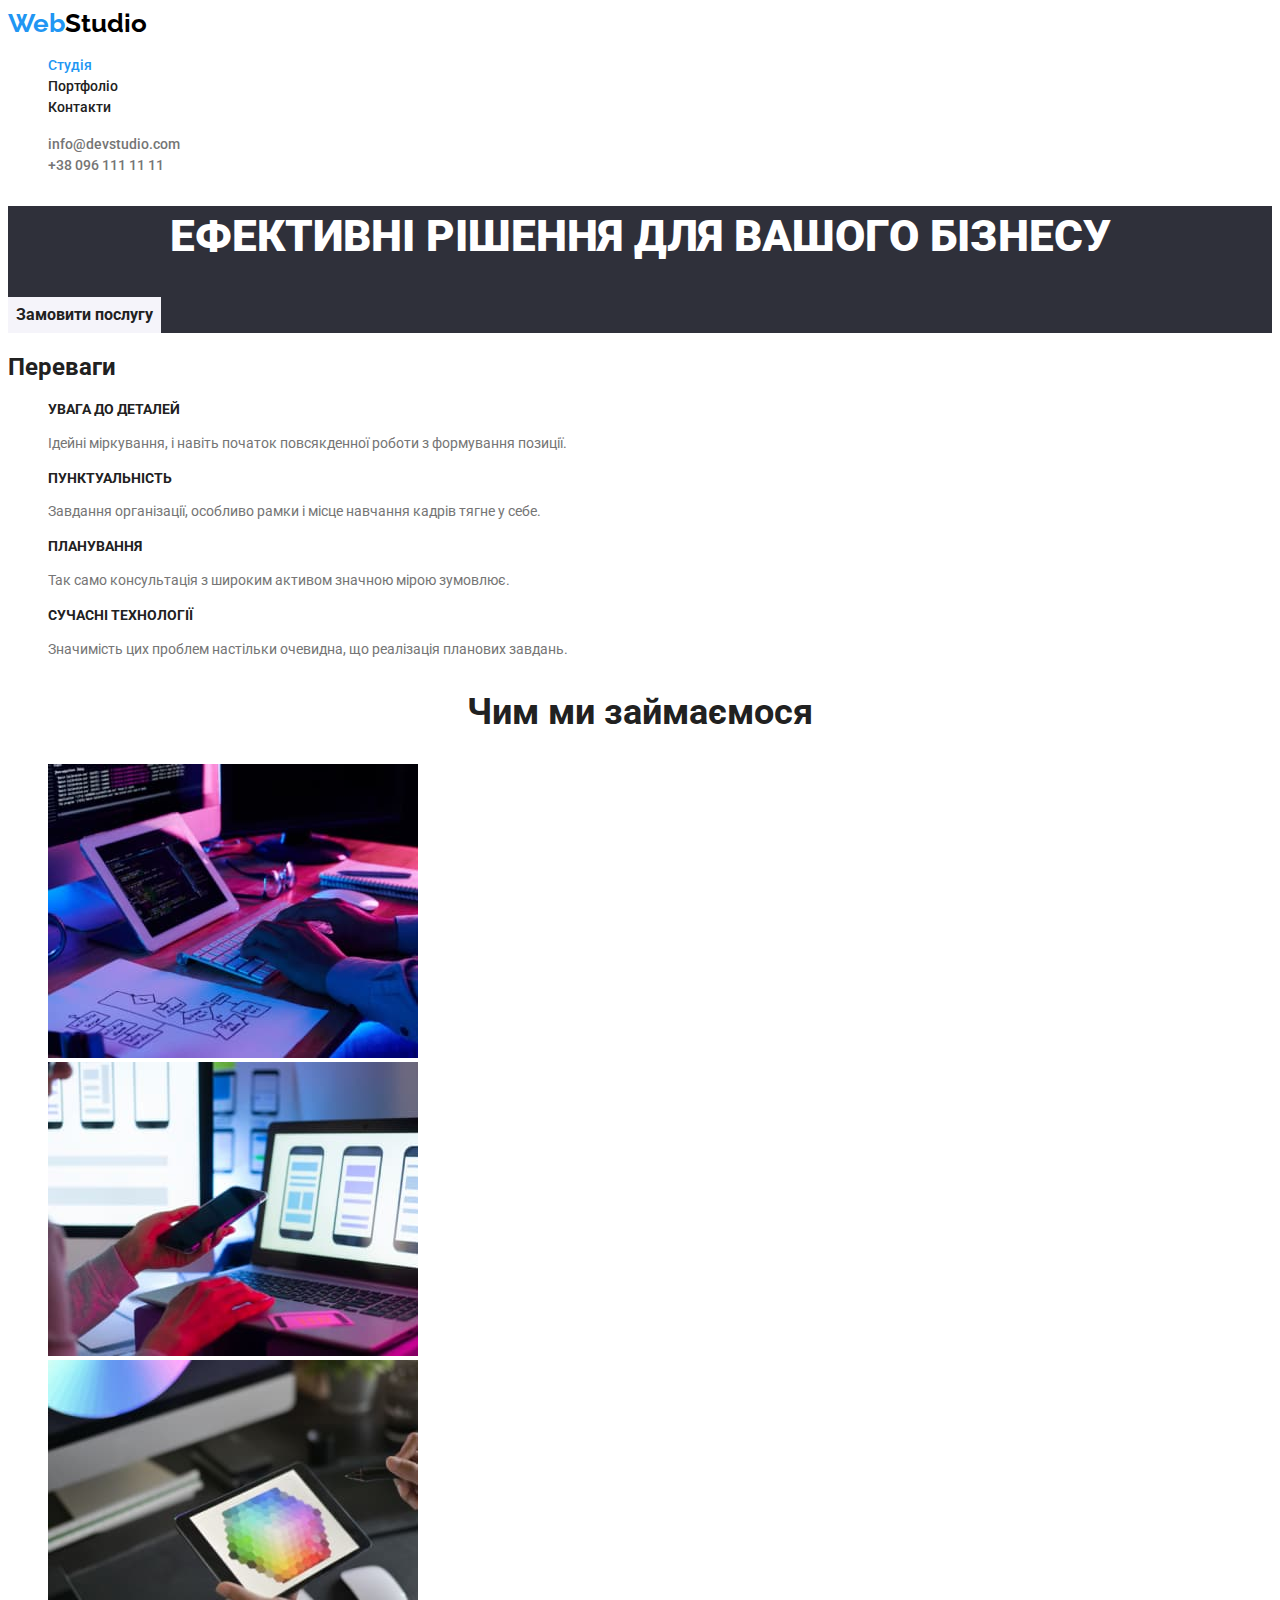
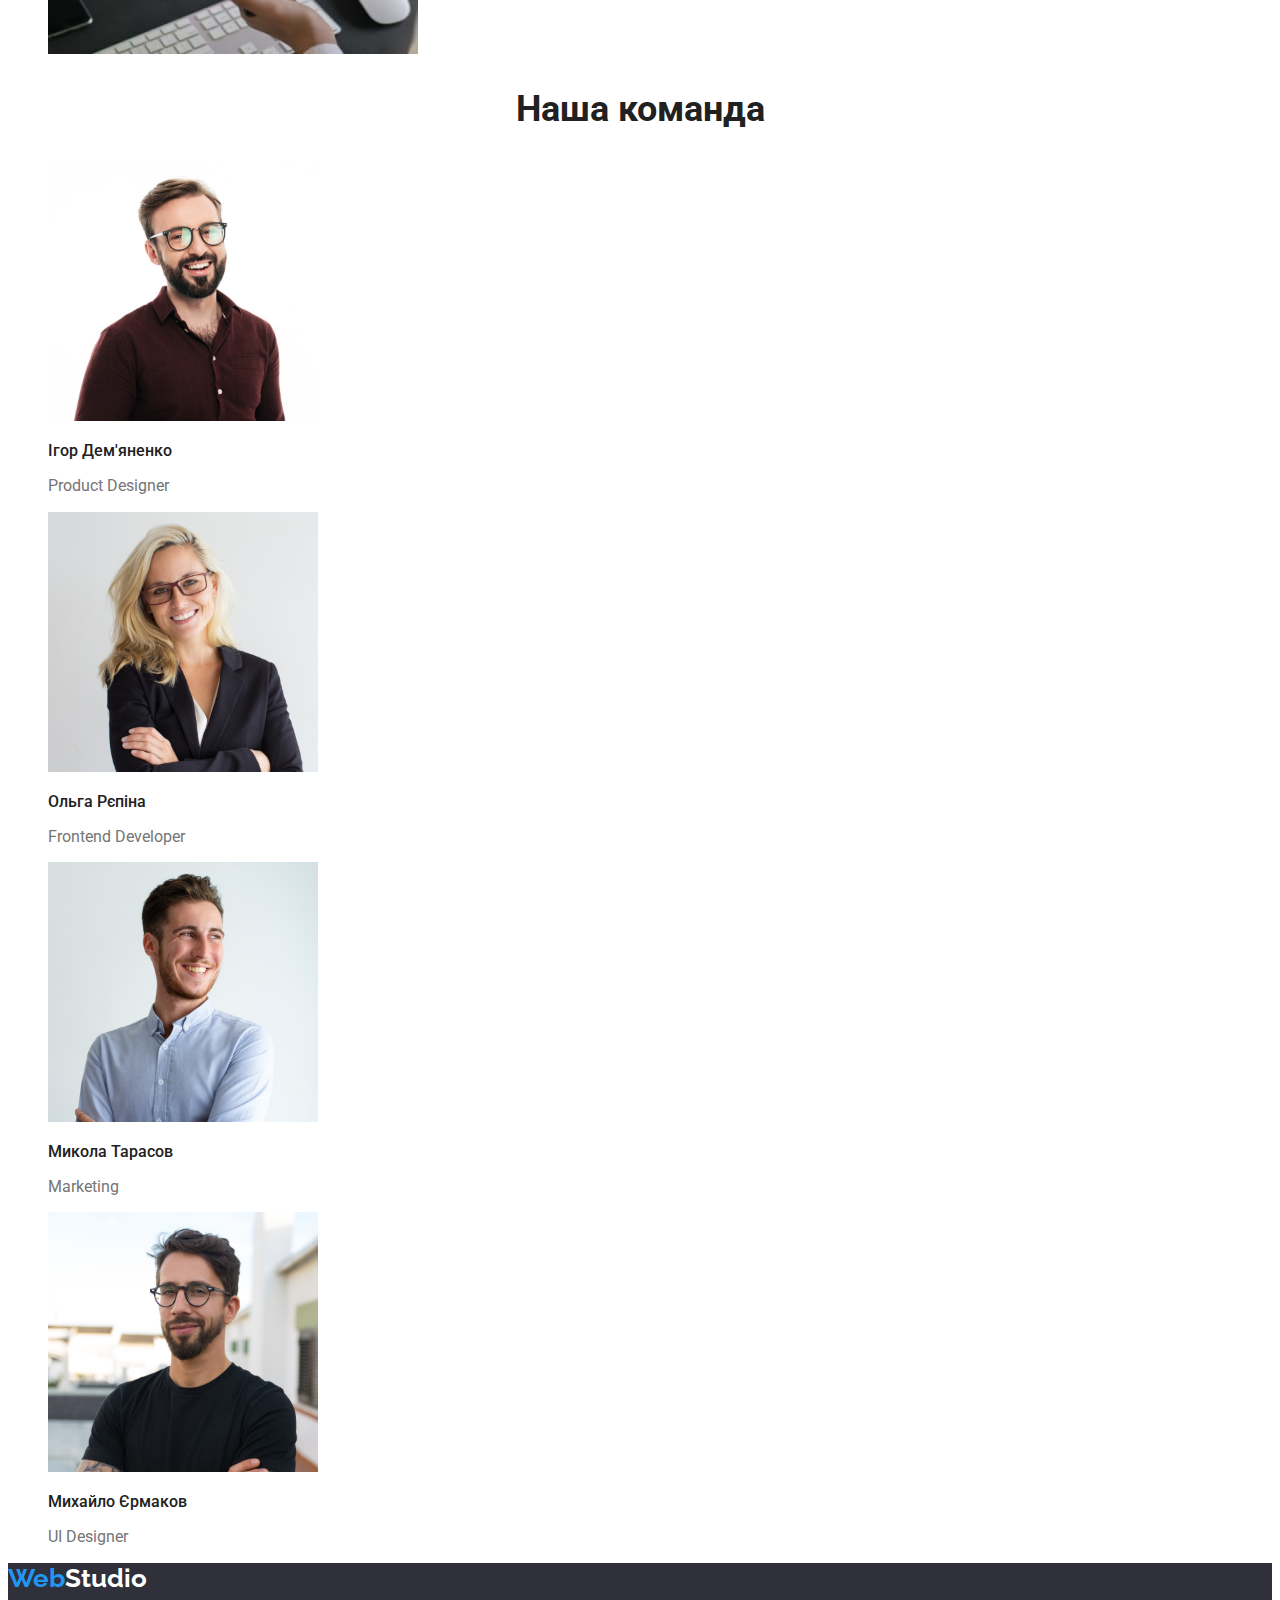
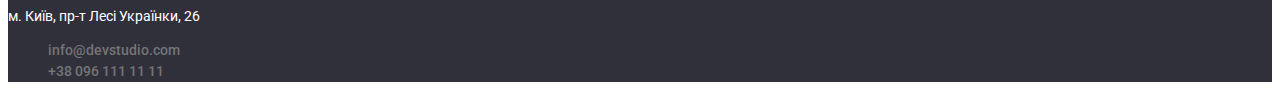
==== index.html @ 23695742 "Adds files" ====
<!DOCTYPE html>
<html lang="uk">
<head>
    <meta charset="UTF-8">
    <meta http-equiv="X-UA-Compatible" content="IE=edge">
    <meta name="viewport" content="width=device-width, initial-scale=1.0">
    <title>Document</title>
    <link rel="stylesheet" href="./css/styles.css">
    <link rel="preconnect" href="https://fonts.googleapis.com">
    <link rel="preconnect" href="https://fonts.gstatic.com" crossorigin>
    <link href="https://fonts.googleapis.com/css2?family=Raleway:wght@700&family=Roboto:wght@400;500;700;900&display=swap"
        rel="stylesheet">
</head>
<body>
    <header>
        <a href="/" class="logo-fisrt">Web<span class="logo-second">Studio<span></a>
        <nav>        
            <ul class="site-nav">
                <li><a href="./index.html" class="link current">Студія</a></li>
                <li><a href="./portfolio.html" class="link">Портфоліо</a></li>
                <li><a href="" class="link">Контакти</a></li>
            </ul>
        </nav>
        <ul class="contacts">
            <li><a href="mailto:info@devstudio.com" class="link">info@devstudio.com</a></li>
            <li><a href="telto:+380961111111" class="link">+38 096 111 11 11</a></li>
        </ul>
    </header>
    <main>
        <!--Герой-->
        <section class="hero">
            <h1 class="hero-title">Ефективні рішення для вашого бізнесу</h1>
            <button type="button" class="hero-button">Замовити послугу</button>
        </section>
        <!---Переваги-->
        <section class="advantages">
            <h2>Переваги</h2>
            <ul>
                <li>
                    <h3 class="advantages-title">УВАГА ДО ДЕТАЛЕЙ</h3>
                    <p class="advantages-text">Ідейні міркування, і навіть початок повсякденної роботи з формування позиції.</p>
                </li>
                <li>
                    <h3 class="advantages-title">ПУНКТУАЛЬНІСТЬ</h3>
                    <p class="advantages-text">Завдання організації, особливо рамки і місце навчання кадрів тягне у себе.</p>
                </li>
                <li>
                    <h3 class="advantages-title">ПЛАНУВАННЯ</h3>
                    <p class="advantages-text">Так само консультація з широким активом значною мірою зумовлює.</p>
                </li>
                <li>
                    <h3 class="advantages-title">СУЧАСНІ ТЕХНОЛОГІЇ</h3>
                    <p class="advantages-text">Значимість цих проблем настільки очевидна, що реалізація планових завдань.</p>
                </li>
            </ul>
        </section>
        <!--Чим займаємося-->
        <section>
            <h2 class="title">Чим ми займаємося</h2>
            <ul>
                <li><img src="./images/box1.jpg" alt="Створення сайту" width="370"></li>
                <li><img src="./images/box2.jpg" alt="Оптимізація" width="370"></li>
                <li><img src="./images/box3.jpg" alt="Стилізація" width="370"></li>
            </ul>
        </section>
        <!--Наша команда-->
        <section class="team">
            <h2 class="title">Наша команда</h2>
            <ul>
                <li>
                    <img src="./images/img.jpg" alt="Ігор" width="270">
                    <h3 class="team-name">Ігор Дем'яненко</h3>
                    <p lang="en" class="team-position">Product Designer</p>
                </li>
                <li>
                    <img src="./images/img1.jpg" alt="Ольга" width="270">
                    <h3 class="team-name">Ольга Рєпіна</h3>
                    <p lang="en" class="team-position">Frontend Developer</p>
                </li>
                <li>
                    <img src="./images/img2.jpg" alt="Микола" width="270">
                    <h3 class="team-name">Микола Тарасов</h3>
                    <p lang="en" class="team-position">Marketing</p>
                </li>
                <li>
                    <img src="./images/img3.jpg" alt="Михайло" width="270">
                    <h3 class="team-name">Михайло Єрмаков</h3>
                    <p lang="en" class="team-position">UI Designer</p>
                </li>
            </ul>
        </section>
    </main>
    <footer class="footer">
        <a href="/" class="logo-fisrt">Web<span class="logo-footer">Studio<span></a>
        <address>
            <p class="address">м. Київ, пр-т Лесі Українки, 26</p>
            <ul class="contacts">
                <li><a href="mailto:info@devstudio.com" class="link">info@devstudio.com</a></li>
                <li><a href="telto:+380961111111" class="link">+38 096 111 11 11</a></li>
            </ul>
        </address>
    </footer>

</body>
</html>
---- css/styles.css ----
:root {
    --primary-text-color: #212121;
    --secondary-text-color: #757575;
    --accent-color: #2196F3;
    --button-text: #fff;
    --background: #2F303A;
    --button-background: #F5F4FA;
}

body {
    background-color: var(--button-text);
    color: var(--primary-text-color);
    font-family: Roboto, sans-serif;
}
ul {
    list-style: none;
}
a {
    text-decoration: none;
}
/*logo*/
.logo-fisrt,
.logo-footer {
    color: var(--accent-color);
    font-family: Raleway, serif;
    font-weight: 700;
    font-size: 26px;
    line-height: 1.2;
}

.logo-second {
    color: #000;
}

/*site-nav*/

.site-nav .link{
    color: var(--primary-text-color);
    font-weight: 500;
    font-size: 14px;
    line-height: 1.5;
}

.site-nav .link:hover,
.site-nav .link:focus {
    color: var(--accent-color);  
}

.site-nav .link.current {
    color: var(--accent-color);    
}

/*contacts*/

.contacts .link {
    color: var(--secondary-text-color);
    font-weight: 500;
    font-size: 14px;
    line-height: 1.5;
}

.contacts .link:hover,
.contacts .link:focus {
    color: var(--accent-color);
}

/*герой*/

.hero {
    background-color: var(--background);
}

.hero-title {
    color: var(--button-text);
    font-weight: 900;
    font-size: 44px;
    line-height: 1.4;
    text-align: center;
    text-transform: uppercase;
}

.hero-button {
    background-color: var(--button-background);
    color: var(--primary-text-color);
    border-color: transparent;
    cursor: pointer;
    font-family: inherit;
    font-weight: 700;
    font-size: 16px;
    line-height: 1.9;
}

.hero-button:hover,
.hero-button:focus {
    background-color: var(--accent-color);
    color: var(--button-text)
}


/*section переваги*/

.advantages-title {
    font-weight: 700;
    font-size: 14px;
    line-height: 1.2;
}

.advantages-text {
    color: var(--secondary-text-color);
    font-size: 14px;
    line-height: 1.7;
}

/*sections Чим ми займаємося + Наша команда*/

.title {
    font-weight: 700;
    font-size: 36px;
    line-height: 1.2;
    text-align: center;
}

.team-name {
    font-weight: 500;
    font-size: 16px;
    line-height: 1.2;
}

.team-position {
    color: var(--secondary-text-color);
    line-height: 1.2;
}

/*footer*/

.footer {
    background-color: var(--background);
}

.logo-footer {
    color: var(--button-text);
}

.address {
    color: var(--button-text);
    font-style: normal;
    font-size: 14px;
}

footer .contacts {
    font-style: normal;
    color: rgba(255, 255, 255, 0.6);
}

/*PORTFOLIO PAGE*/

.filter-button {
    background-color: var(--button-background);
    color: var(--primary-text-color);
    border-color: transparent;
    cursor: pointer;
    font-family: inherit;
    font-weight: 500;
    font-size: 16px;
    line-height: 1.6;
}

.filter-button:hover,
.filter-button:focus {
    background-color: var(--accent-color);
    color: var(--button-text)
}

.work-title {
    font-weight: 700;
    font-size: 18px;
    line-height: 2;
}

.work-description {
    color: var(--secondary-text-color);
    line-height: 1.9;
}
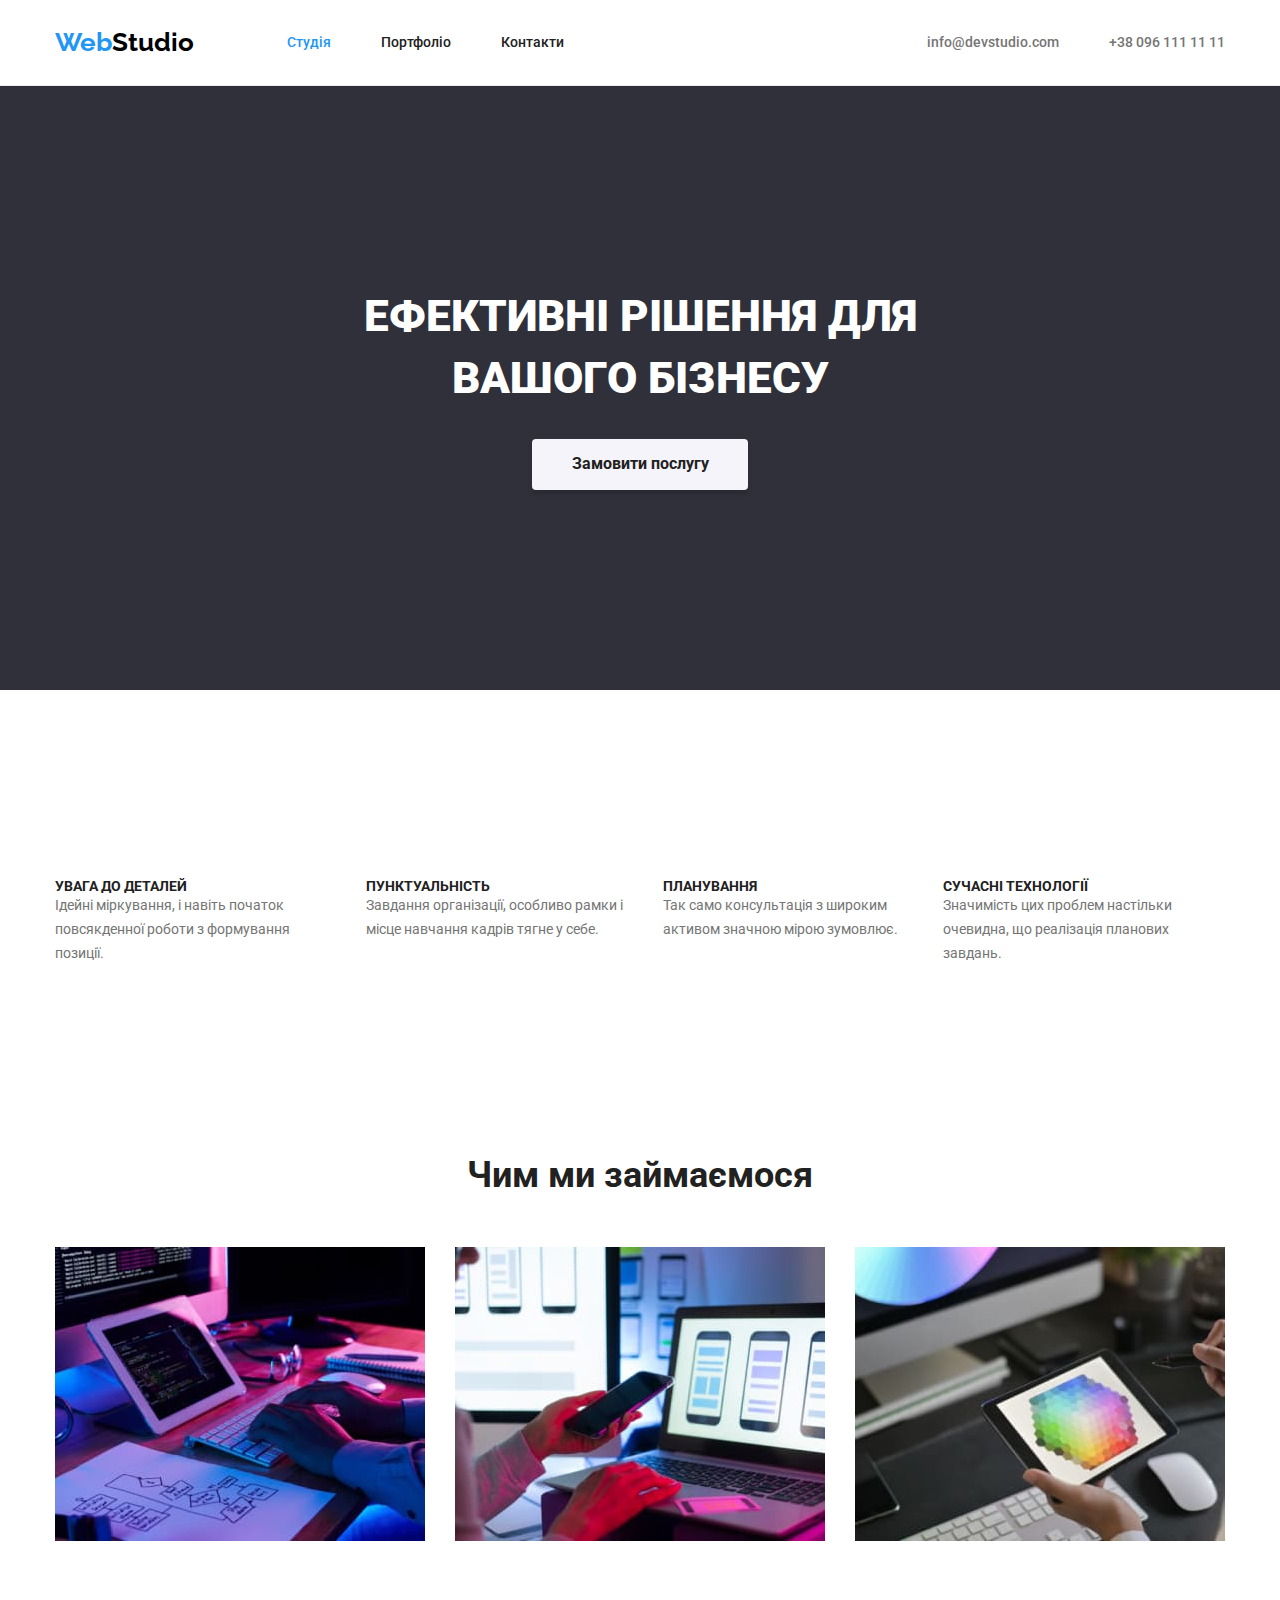
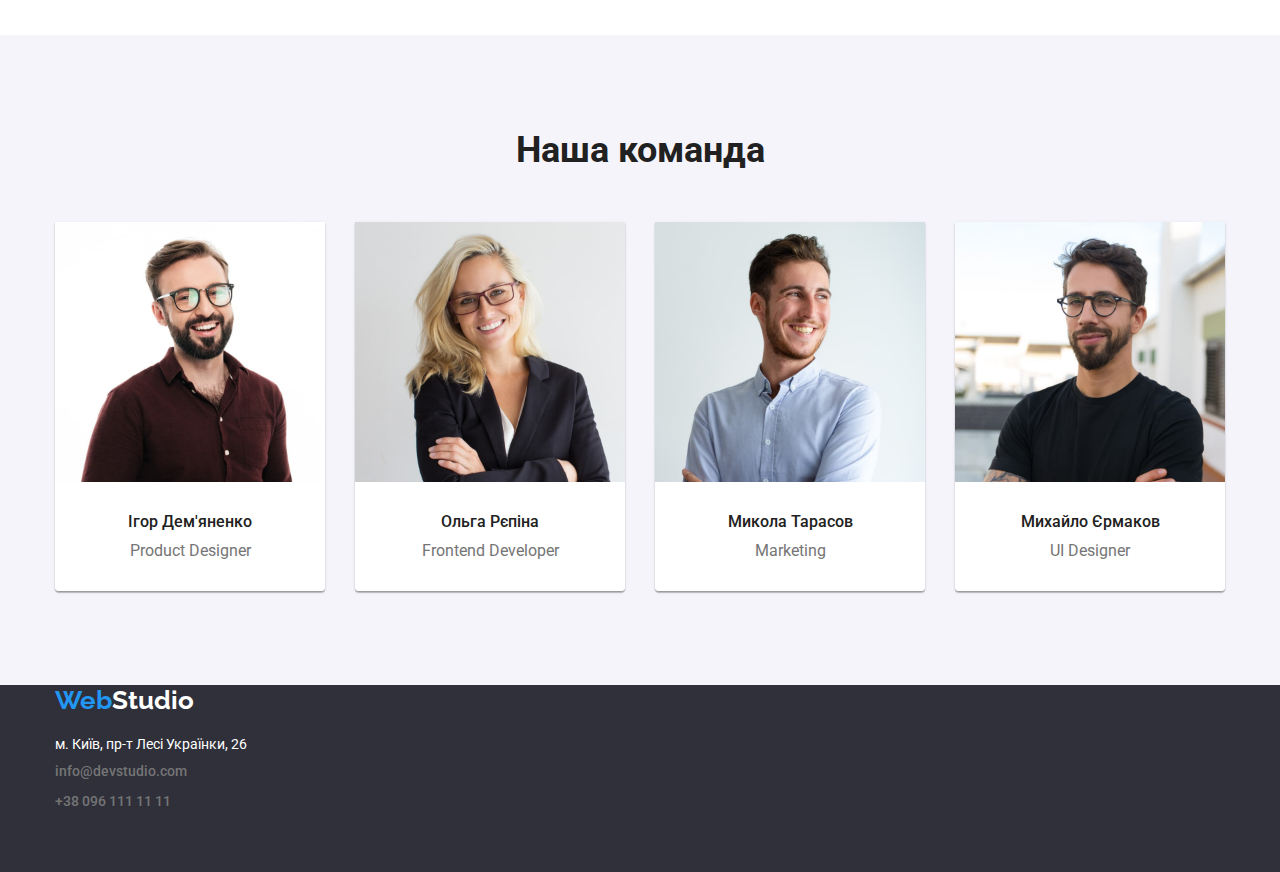
==== commit 69c395ad: "Adds element's positions" ====
--- a/index.html
+++ b/index.html
@@ -5,37 +5,43 @@
     <meta http-equiv="X-UA-Compatible" content="IE=edge">
     <meta name="viewport" content="width=device-width, initial-scale=1.0">
     <title>Document</title>
-    <link rel="stylesheet" href="./css/styles.css">
     <link rel="preconnect" href="https://fonts.googleapis.com">
     <link rel="preconnect" href="https://fonts.gstatic.com" crossorigin>
     <link href="https://fonts.googleapis.com/css2?family=Raleway:wght@700&family=Roboto:wght@400;500;700;900&display=swap"
         rel="stylesheet">
+    <link rel="stylesheet" href="https://cdnjs.cloudflare.com/ajax/libs/modern-normalize/1.1.0/modern-normalize.min.css">
+    <link rel="stylesheet" href="./css/styles.css">
 </head>
 <body>
-    <header>
-        <a href="/" class="logo-fisrt">Web<span class="logo-second">Studio<span></a>
-        <nav>        
+    <header class="page-header">
+        <div class="container header-container">
+        <a href="/" class="logo-first-header">Web<span class="logo-second">Studio<span></a>
+        <nav class="navigation">        
             <ul class="site-nav">
                 <li><a href="./index.html" class="link current">Студія</a></li>
                 <li><a href="./portfolio.html" class="link">Портфоліо</a></li>
                 <li><a href="" class="link">Контакти</a></li>
             </ul>
         </nav>
-        <ul class="contacts">
+        <ul class="header-contacts">
             <li><a href="mailto:info@devstudio.com" class="link">info@devstudio.com</a></li>
             <li><a href="telto:+380961111111" class="link">+38 096 111 11 11</a></li>
         </ul>
+        </div>
     </header>
     <main>
         <!--Герой-->
         <section class="hero">
-            <h1 class="hero-title">Ефективні рішення для вашого бізнесу</h1>
+            <div class="container">
+            <h1 class="hero-title">Ефективні рішення для <br> вашого бізнесу</h1>
             <button type="button" class="hero-button">Замовити послугу</button>
+            </div>
         </section>
         <!---Переваги-->
         <section class="advantages">
-            <h2>Переваги</h2>
-            <ul>
+            <div class="container">
+            <h2 class="visually-hidden" hidden>Переваги</h2>
+            <ul class="advantages">
                 <li>
                     <h3 class="advantages-title">УВАГА ДО ДЕТАЛЕЙ</h3>
                     <p class="advantages-text">Ідейні міркування, і навіть початок повсякденної роботи з формування позиції.</p>
@@ -53,52 +59,59 @@
                     <p class="advantages-text">Значимість цих проблем настільки очевидна, що реалізація планових завдань.</p>
                 </li>
             </ul>
+            </div>
         </section>
         <!--Чим займаємося-->
         <section>
-            <h2 class="title">Чим ми займаємося</h2>
-            <ul>
+            <div class="container">
+            <h2 class="title-images">Чим ми займаємося</h2>
+            <ul class="images">
                 <li><img src="./images/box1.jpg" alt="Створення сайту" width="370"></li>
                 <li><img src="./images/box2.jpg" alt="Оптимізація" width="370"></li>
                 <li><img src="./images/box3.jpg" alt="Стилізація" width="370"></li>
             </ul>
+            </div>
         </section>
         <!--Наша команда-->
         <section class="team">
-            <h2 class="title">Наша команда</h2>
-            <ul>
-                <li>
-                    <img src="./images/img.jpg" alt="Ігор" width="270">
+            <div class="container">
+            <h2 class="title-team">Наша команда</h2>
+            <ul class="people">
+                <li class="igor">
+                    <img class="people-photos" src="./images/img.jpg" alt="Ігор" width="270">
                     <h3 class="team-name">Ігор Дем'яненко</h3>
                     <p lang="en" class="team-position">Product Designer</p>
                 </li>
-                <li>
-                    <img src="./images/img1.jpg" alt="Ольга" width="270">
+                <li class="olga">
+                    <img class="people-photos" src="./images/img1.jpg" alt="Ольга" width="270">
                     <h3 class="team-name">Ольга Рєпіна</h3>
                     <p lang="en" class="team-position">Frontend Developer</p>
                 </li>
-                <li>
-                    <img src="./images/img2.jpg" alt="Микола" width="270">
+                <li class="mykola">
+                    <img class="people-photos" src="./images/img2.jpg" alt="Микола" width="270">
                     <h3 class="team-name">Микола Тарасов</h3>
                     <p lang="en" class="team-position">Marketing</p>
                 </li>
-                <li>
-                    <img src="./images/img3.jpg" alt="Михайло" width="270">
+                <li class="myhailo">
+                    <img class="people-photos" src="./images/img3.jpg" alt="Михайло" width="270">
                     <h3 class="team-name">Михайло Єрмаков</h3>
                     <p lang="en" class="team-position">UI Designer</p>
                 </li>
             </ul>
+            </div>
         </section>
     </main>
     <footer class="footer">
-        <a href="/" class="logo-fisrt">Web<span class="logo-footer">Studio<span></a>
+        <div class="container">
+        <a href="/" class="logo-first">Web<span class="logo-footer">Studio<span></a>
         <address>
             <p class="address">м. Київ, пр-т Лесі Українки, 26</p>
-            <ul class="contacts">
-                <li><a href="mailto:info@devstudio.com" class="link">info@devstudio.com</a></li>
-                <li><a href="telto:+380961111111" class="link">+38 096 111 11 11</a></li>
+            <ul class="footer-contacts">
+                <li class="mail"><a href="mailto:info@devstudio.com" class="link">info@devstudio.com</a></li>
+                <li class="tel"><a href="telto:+380961111111" class="link">+38 096 111 11 11</a></li>
             </ul>
         </address>
+        </div>
     </footer>
 
 </body>
--- a/css/styles.css
+++ b/css/styles.css
@@ -12,15 +12,54 @@
     color: var(--primary-text-color);
     font-family: Roboto, sans-serif;
 }
+h1,
+h2,
+h3,
+h4,
+h5,
+h6,
+p {
+    margin-top: 0;
+    margin-bottom: 0;
+}
 ul {
     list-style: none;
+    margin-top: 0;
+    margin-bottom: 0;
+    padding-left: 0;
+}
+img {
+    display: block;
 }
 a {
     text-decoration: none;
 }
+
+.container {
+    width: 1200px;
+    margin-left: auto;
+    margin-right: auto;
+    padding-left: 15px;
+    padding-right: 15px;
+}
+
+/*===================================================HEADER===========================================================*/
+
+.header-container {
+    display: flex;
+    align-items: center;
+}
+
+.page-header {
+    border-bottom-width: 1px;
+    border-bottom-style: solid;
+    border-bottom-color: #ECECEC;
+}
+
 /*logo*/
-.logo-fisrt,
-.logo-footer {
+.logo-first,
+.logo-footer,
+.logo-first-header {
     color: var(--accent-color);
     font-family: Raleway, serif;
     font-weight: 700;
@@ -32,7 +71,24 @@
     color: #000;
 }
 
+.logo-second,
+.logo-first-header {
+    padding-top: 25px;
+    padding-bottom: 25px;
+}
+
 /*site-nav*/
+
+.navigation {
+    margin-left: 93px;
+    padding-top: 32px;
+    padding-bottom: 32px;
+}
+
+.site-nav {
+    display: flex;
+    column-gap: 50px;
+}
 
 .site-nav .link{
     color: var(--primary-text-color);
@@ -52,22 +108,32 @@
 
 /*contacts*/
 
-.contacts .link {
+.header-contacts {
+    display: flex;
+    column-gap: 50px;
+    margin-left: auto;
+}
+
+.header-contacts .link,
+.footer-contacts .link {
     color: var(--secondary-text-color);
     font-weight: 500;
     font-size: 14px;
     line-height: 1.5;
 }
 
-.contacts .link:hover,
-.contacts .link:focus {
+.header-contacts .link:hover,
+.header-contacts .link:focus,
+.footer-contacts .link:hover,
+.footer-contacts .link:focus {
     color: var(--accent-color);
 }
 
-/*герой*/
+/*======================================================герой================================================================*/
 
 .hero {
     background-color: var(--background);
+    text-align: center;
 }
 
 .hero-title {
@@ -77,6 +143,8 @@
     line-height: 1.4;
     text-align: center;
     text-transform: uppercase;
+    padding-top: 200px;
+    margin-bottom: 30px;
 }
 
 .hero-button {
@@ -88,16 +156,37 @@
     font-weight: 700;
     font-size: 16px;
     line-height: 1.9;
+    border-radius: 4px;
+    border: none;
+    padding: 10px 32px;
+    min-width: 216px;
+    margin-bottom: 200px;
+    box-shadow: 0px 4px 4px rgba(0, 0, 0, 0.15);
 }
 
 .hero-button:hover,
 .hero-button:focus {
     background-color: var(--accent-color);
-    color: var(--button-text)
-}
-
-
-/*section переваги*/
+    color: var(--button-text);
+    box-shadow: 0px 4px 4px rgba(0, 0, 0, 0.15);
+}
+
+
+/*==============================================section переваги========================================================*/
+
+.visually-hidden {
+    position: absolute;
+    width: 1px;
+    height: 1px;
+    margin: -1px;
+    border: 0;
+    padding: 0;
+
+    white-space: nowrap;
+    clip-path: inset(100%);
+    clip: rect(0 0 0 0);
+    overflow: hidden;
+}
 
 .advantages-title {
     font-weight: 700;
@@ -111,27 +200,91 @@
     line-height: 1.7;
 }
 
-/*sections Чим ми займаємося + Наша команда*/
-
-.title {
+.advantages {
+    display: flex;
+    column-gap: 30px;
+    padding-top: 94px;
+    padding-bottom: 94px;
+}
+
+/*===============================================sections Чим ми займаємося + Наша команда=================================================*/
+
+.title-images {
     font-weight: 700;
     font-size: 36px;
     line-height: 1.2;
     text-align: center;
+    margin-bottom: 50px;
+}
+
+.images {
+    display: flex;
+    column-gap: 30px;
+    padding-bottom: 94px;
+}
+
+.team {
+    background-color: var(--button-background);
+}
+
+.title-team {
+    font-weight: 700;
+    font-size: 36px;
+    line-height: 1.2;
+    text-align: center;
+    padding-top: 94px;
+    margin-bottom: 50px;
 }
 
 .team-name {
     font-weight: 500;
     font-size: 16px;
     line-height: 1.2;
+    padding-top: 30px;
+    
 }
 
 .team-position {
     color: var(--secondary-text-color);
     line-height: 1.2;
-}
-
-/*footer*/
+    border-radius: 0px 0px 4px 4px;
+    padding-top: 10px;
+    padding-bottom: 30px;
+}
+
+.igor {
+    box-shadow: 0px 1px 3px rgba(0, 0, 0, 0.12), 0px 1px 1px rgba(0, 0, 0, 0.14), 0px 2px 1px rgba(0, 0, 0, 0.2);
+    border-radius: 0px 0px 4px 4px;
+}
+
+.olga {
+    box-shadow: 0px 1px 3px rgba(0, 0, 0, 0.12), 0px 1px 1px rgba(0, 0, 0, 0.14), 0px 2px 1px rgba(0, 0, 0, 0.2);
+    border-radius: 0px 0px 4px 4px;
+}
+
+.mykola {
+    box-shadow: 0px 1px 3px rgba(0, 0, 0, 0.12), 0px 1px 1px rgba(0, 0, 0, 0.14), 0px 2px 1px rgba(0, 0, 0, 0.2);
+    border-radius: 0px 0px 4px 4px;
+}
+
+.myhailo {
+    box-shadow: 0px 1px 3px rgba(0, 0, 0, 0.12), 0px 1px 1px rgba(0, 0, 0, 0.14), 0px 2px 1px rgba(0, 0, 0, 0.2);
+    border-radius: 0px 0px 4px 4px;
+}
+
+.team-name,
+.team-position {
+    background-color: #fff;
+}
+
+.people {
+    display: flex;
+    column-gap: 30px;
+    text-align: center;
+    padding-bottom: 94px;
+}
+
+/*================================================================footer====================================================*/
 
 .footer {
     background-color: var(--background);
@@ -139,17 +292,32 @@
 
 .logo-footer {
     color: var(--button-text);
+}
+
+.logo-first,
+.logo-footer {
+    padding-top: 60px;
 }
 
 .address {
     color: var(--button-text);
     font-style: normal;
     font-size: 14px;
-}
-
-footer .contacts {
+    margin-top: 20px;
+    margin-bottom: 9px;
+}
+
+.footer-contacts {
     font-style: normal;
     color: rgba(255, 255, 255, 0.6);
+}
+
+.mail {
+    margin-bottom: 9px;
+}
+
+.tel {
+    padding-bottom: 60px;
 }
 
 /*PORTFOLIO PAGE*/
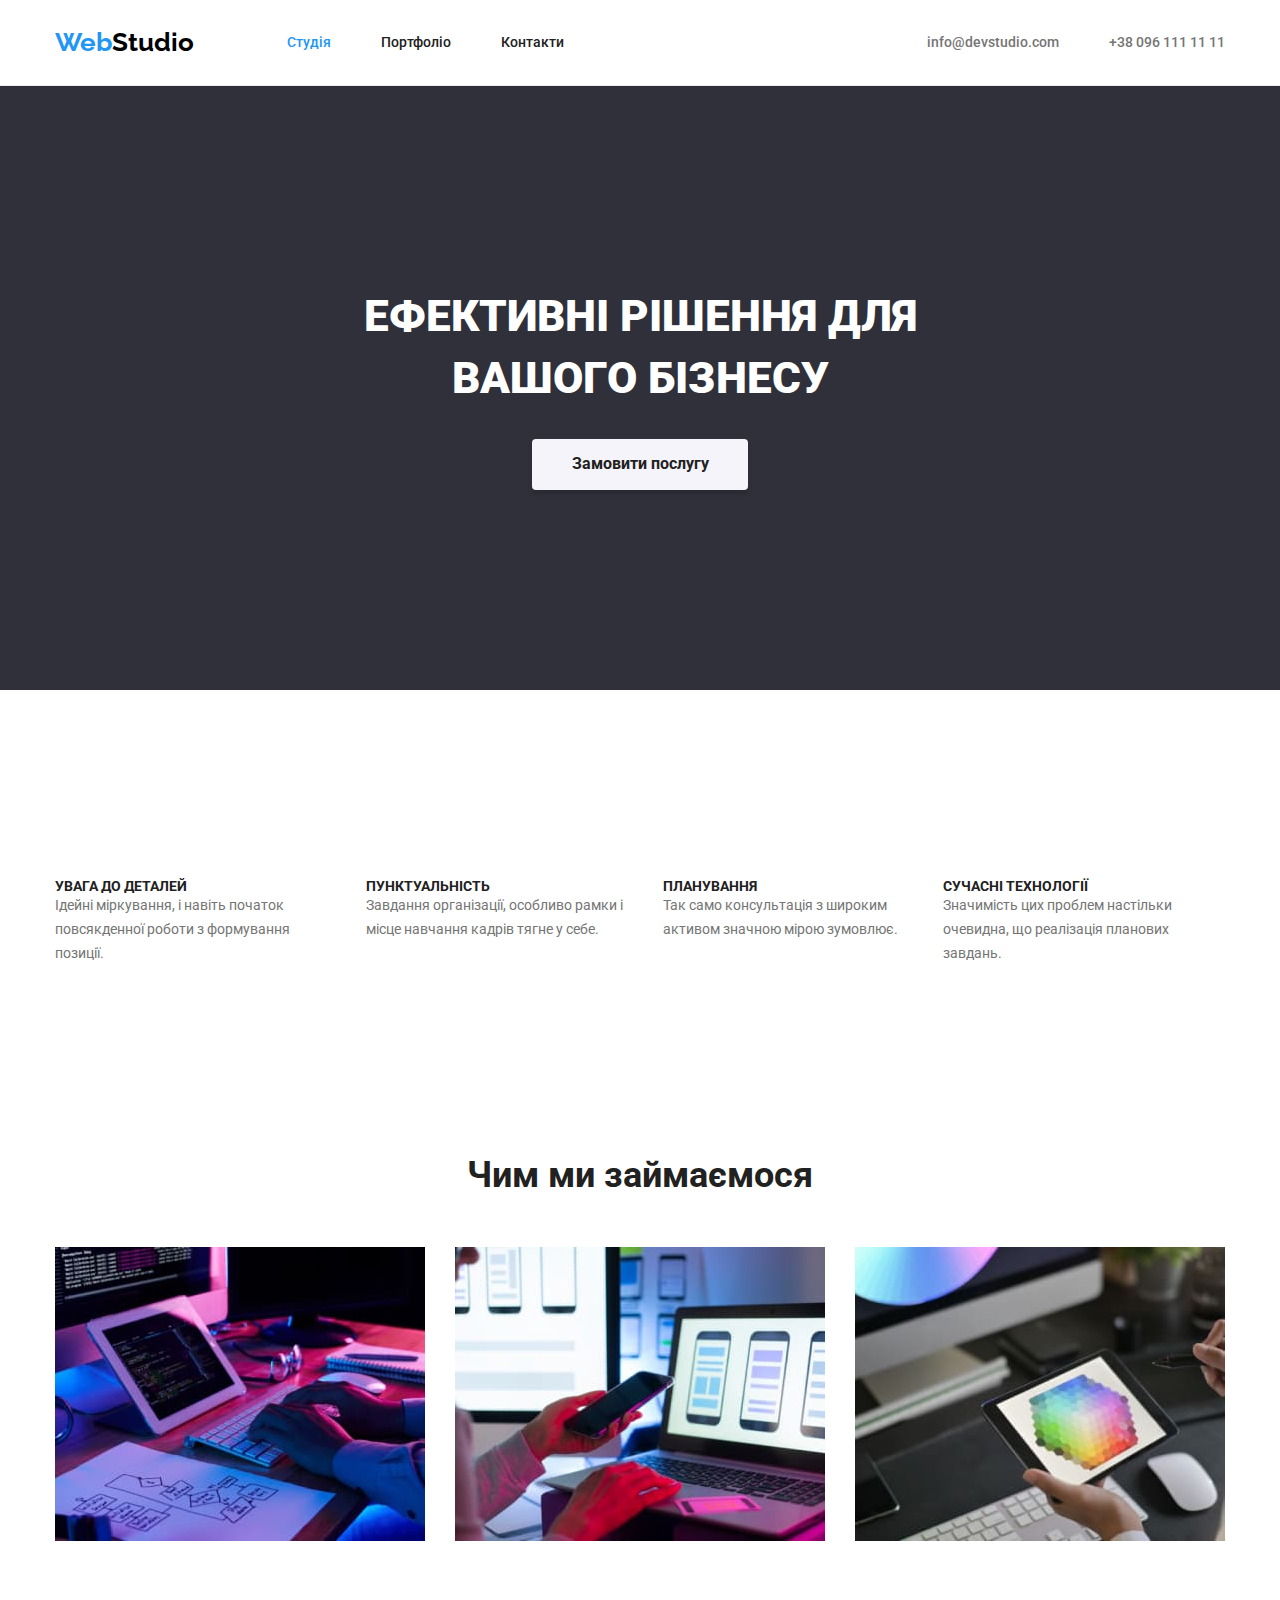
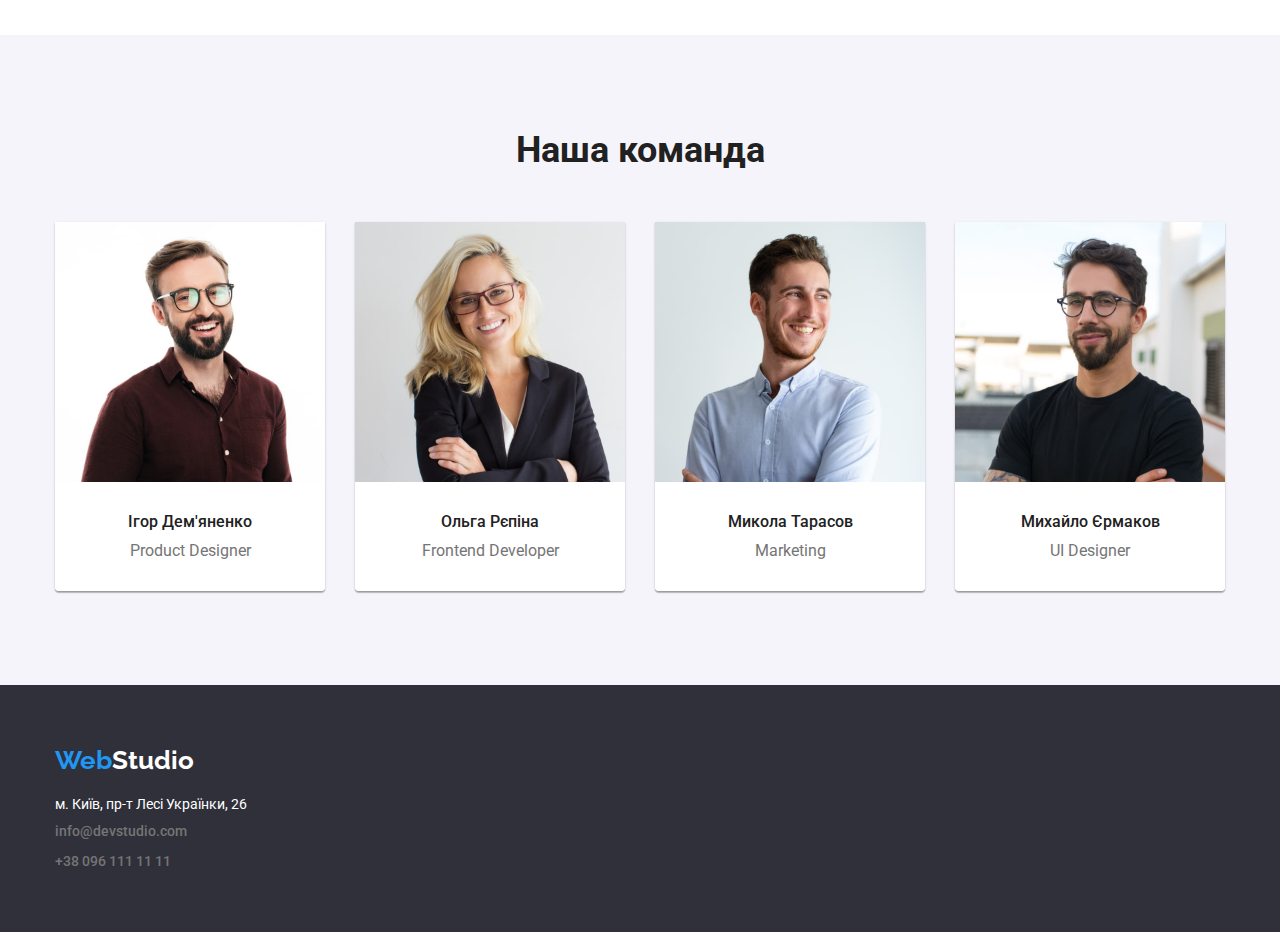
==== commit 674dc89a: "Adds corrections" ====
--- a/index.html
+++ b/index.html
@@ -102,7 +102,7 @@
         </section>
     </main>
     <footer class="footer">
-        <div class="container">
+        <div class="container footer-container">
         <a href="/" class="logo-first">Web<span class="logo-footer">Studio<span></a>
         <address>
             <p class="address">м. Київ, пр-т Лесі Українки, 26</p>
--- a/css/styles.css
+++ b/css/styles.css
@@ -294,8 +294,7 @@
     color: var(--button-text);
 }
 
-.logo-first,
-.logo-footer {
+.footer-container {
     padding-top: 60px;
 }
 
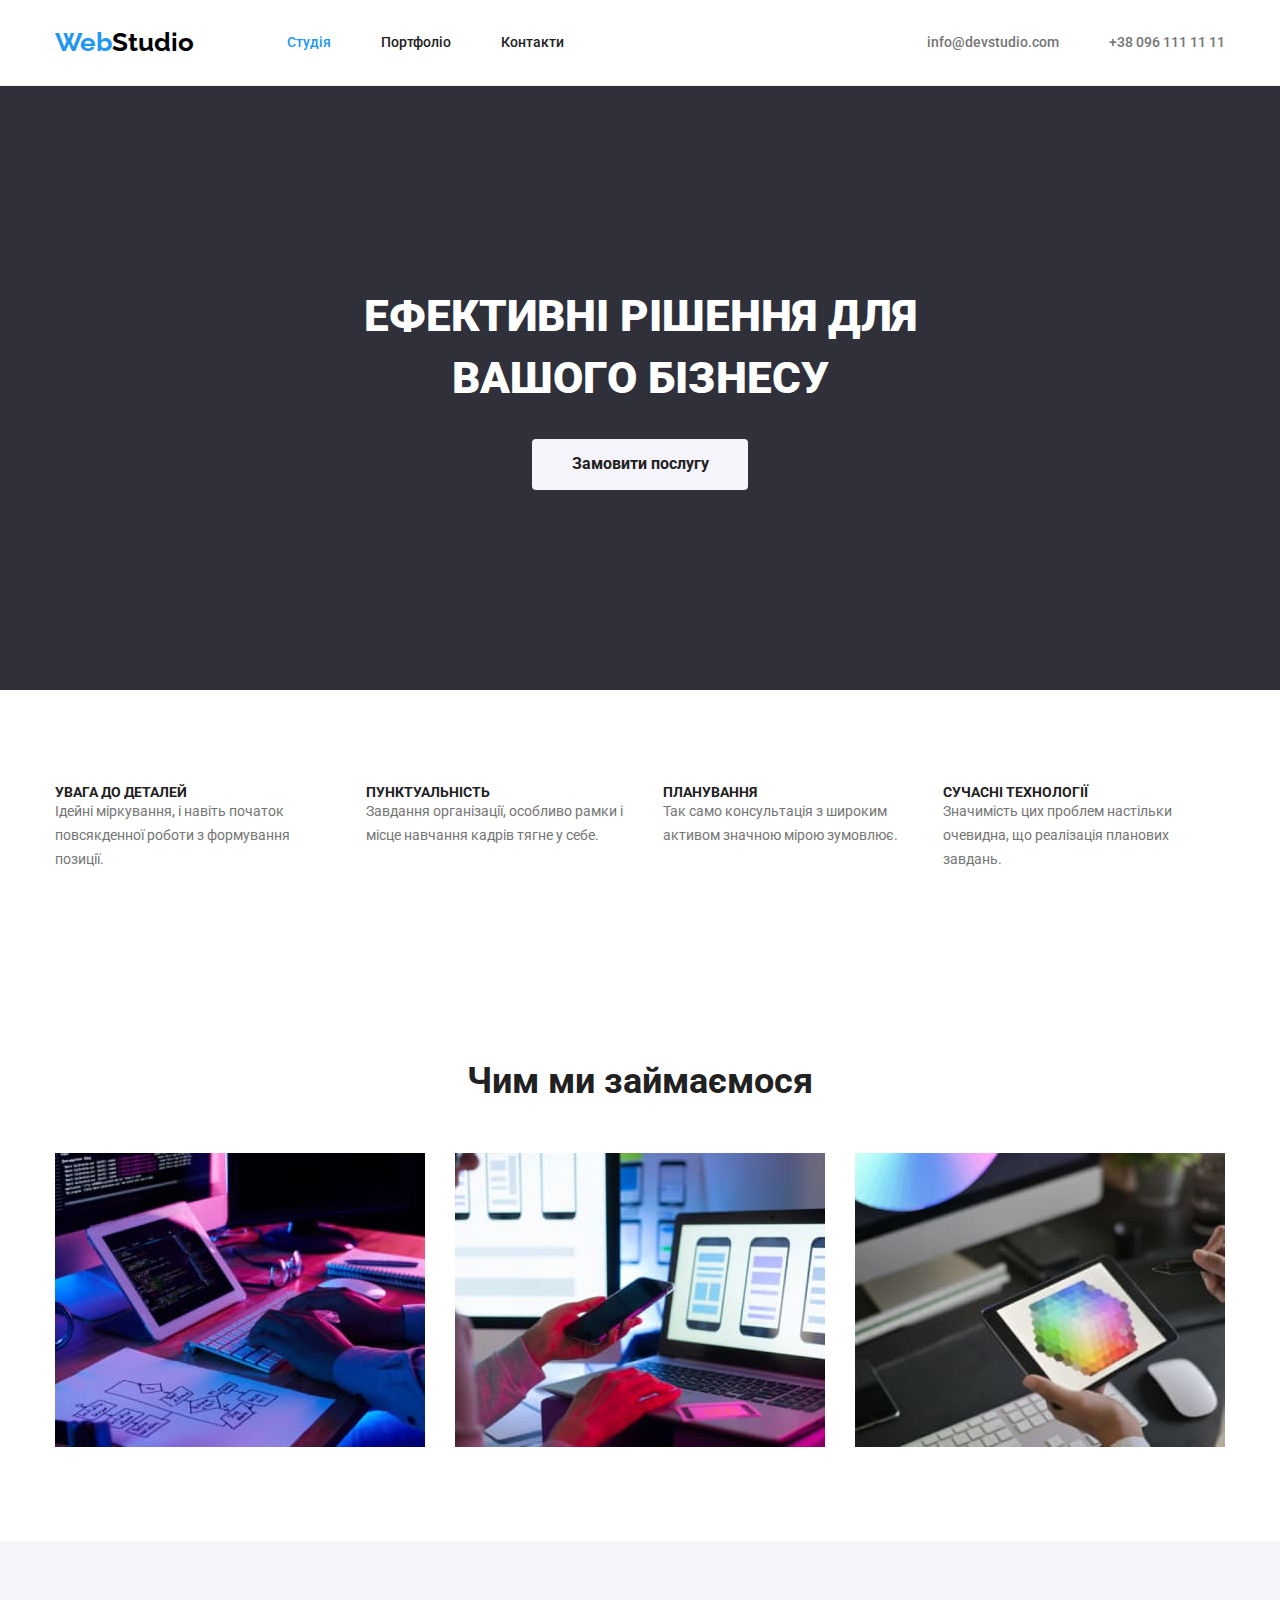
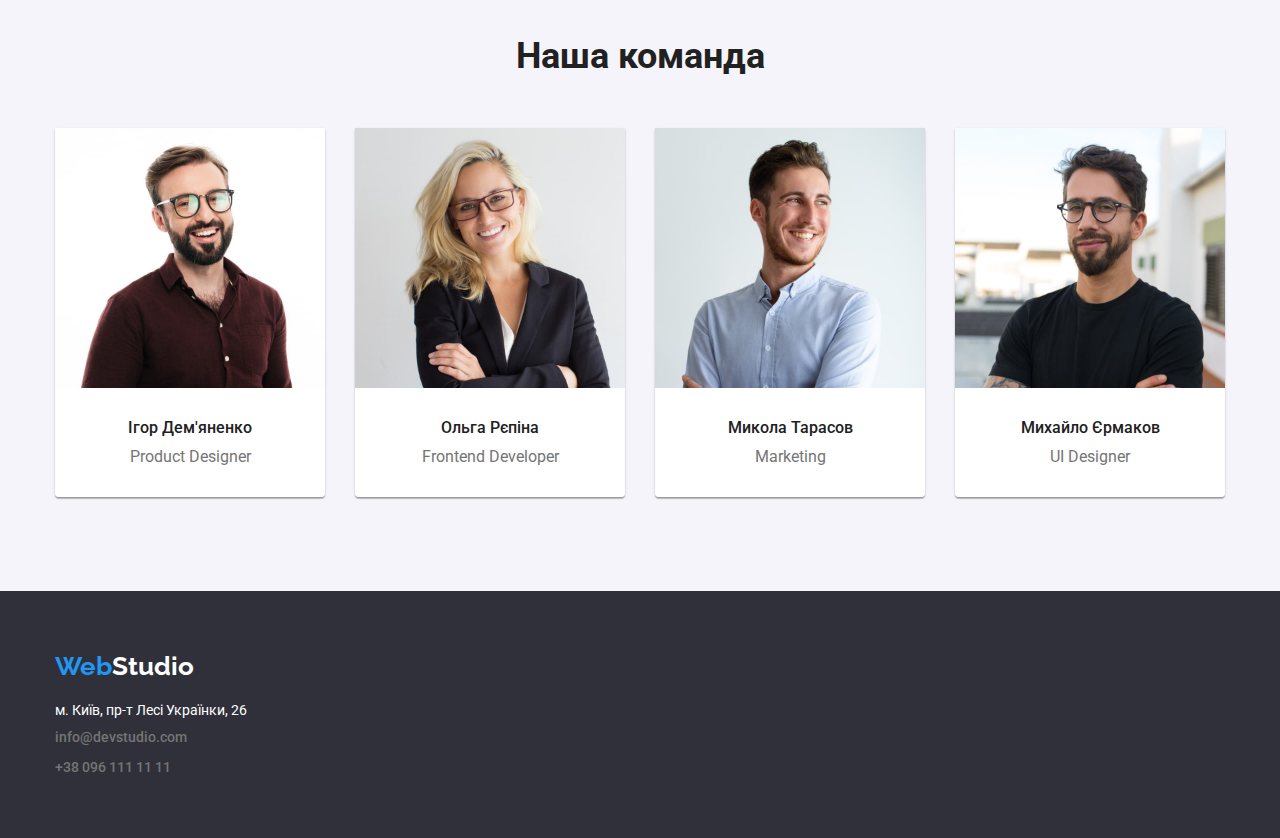
==== commit 910c1f15: "Adds final positioning" ====
--- a/index.html
+++ b/index.html
@@ -38,7 +38,7 @@
             </div>
         </section>
         <!---Переваги-->
-        <section class="advantages">
+        <section class="section">
             <div class="container">
             <h2 class="visually-hidden" hidden>Переваги</h2>
             <ul class="advantages">
@@ -62,7 +62,7 @@
             </div>
         </section>
         <!--Чим займаємося-->
-        <section>
+        <section class="section">
             <div class="container">
             <h2 class="title-images">Чим ми займаємося</h2>
             <ul class="images">
@@ -73,7 +73,7 @@
             </div>
         </section>
         <!--Наша команда-->
-        <section class="team">
+        <section class="team section">
             <div class="container">
             <h2 class="title-team">Наша команда</h2>
             <ul class="people">
--- a/css/styles.css
+++ b/css/styles.css
@@ -161,18 +161,24 @@
     padding: 10px 32px;
     min-width: 216px;
     margin-bottom: 200px;
-    box-shadow: 0px 4px 4px rgba(0, 0, 0, 0.15);
+    
 }
 
 .hero-button:hover,
 .hero-button:focus {
     background-color: var(--accent-color);
     color: var(--button-text);
+    border-radius: 4px;
     box-shadow: 0px 4px 4px rgba(0, 0, 0, 0.15);
 }
 
 
 /*==============================================section переваги========================================================*/
+
+.section {
+    padding-top: 94px;
+    padding-bottom: 94px;
+}
 
 .visually-hidden {
     position: absolute;
@@ -203,8 +209,6 @@
 .advantages {
     display: flex;
     column-gap: 30px;
-    padding-top: 94px;
-    padding-bottom: 94px;
 }
 
 /*===============================================sections Чим ми займаємося + Наша команда=================================================*/
@@ -220,7 +224,6 @@
 .images {
     display: flex;
     column-gap: 30px;
-    padding-bottom: 94px;
 }
 
 .team {
@@ -232,7 +235,6 @@
     font-size: 36px;
     line-height: 1.2;
     text-align: center;
-    padding-top: 94px;
     margin-bottom: 50px;
 }
 
@@ -281,7 +283,6 @@
     display: flex;
     column-gap: 30px;
     text-align: center;
-    padding-bottom: 94px;
 }
 
 /*================================================================footer====================================================*/
@@ -319,7 +320,7 @@
     padding-bottom: 60px;
 }
 
-/*PORTFOLIO PAGE*/
+/*========================================================PORTFOLIO PAGE===================================================================*/
 
 .filter-button {
     background-color: var(--button-background);
@@ -330,21 +331,61 @@
     font-weight: 500;
     font-size: 16px;
     line-height: 1.6;
+    padding: 6px 25px;
+    border-radius: 4px;
 }
 
 .filter-button:hover,
 .filter-button:focus {
     background-color: var(--accent-color);
-    color: var(--button-text)
+    color: var(--button-text);
+    border-radius: 4px;
+    box-shadow: 0px 3px 1px rgba(0, 0, 0, 0.1), 0px 1px 2px rgba(0, 0, 0, 0.08), 0px 2px 2px rgba(0, 0, 0, 0.12);
+}
+
+.nav-buttons {
+    display: flex;
+    justify-content: center;
+    column-gap: 8px;
+    padding-bottom: 50px;
+}
+
+.work-example {
+    display: flex;
+    flex-wrap: wrap;
+    gap: 30px;
+}
+
+.work {
+    flex-basis: calc((100% - 60px) / 3);
 }
 
 .work-title {
     font-weight: 700;
     font-size: 18px;
     line-height: 2;
+    border-left-width: 1px;
+    border-left-style: solid;
+    border-left-color: #EEEEEE;
+    border-right-width: 1px;
+    border-right-style: solid;
+    border-right-color: #EEEEEE;
+    padding: 20px 24px 4px;
 }
 
 .work-description {
     color: var(--secondary-text-color);
     line-height: 1.9;
-}
+    border-bottom-width: 1px;
+    border-bottom-style: solid;
+    border-bottom-color: #EEEEEE;
+    border-left-width: 1px;
+    border-left-style: solid;
+    border-left-color: #EEEEEE;
+    border-right-width: 1px;
+    border-right-style: solid;
+    border-right-color: #EEEEEE;
+    padding-left: 24px;
+    padding-right: 24px;
+    padding-bottom: 20px;
+}
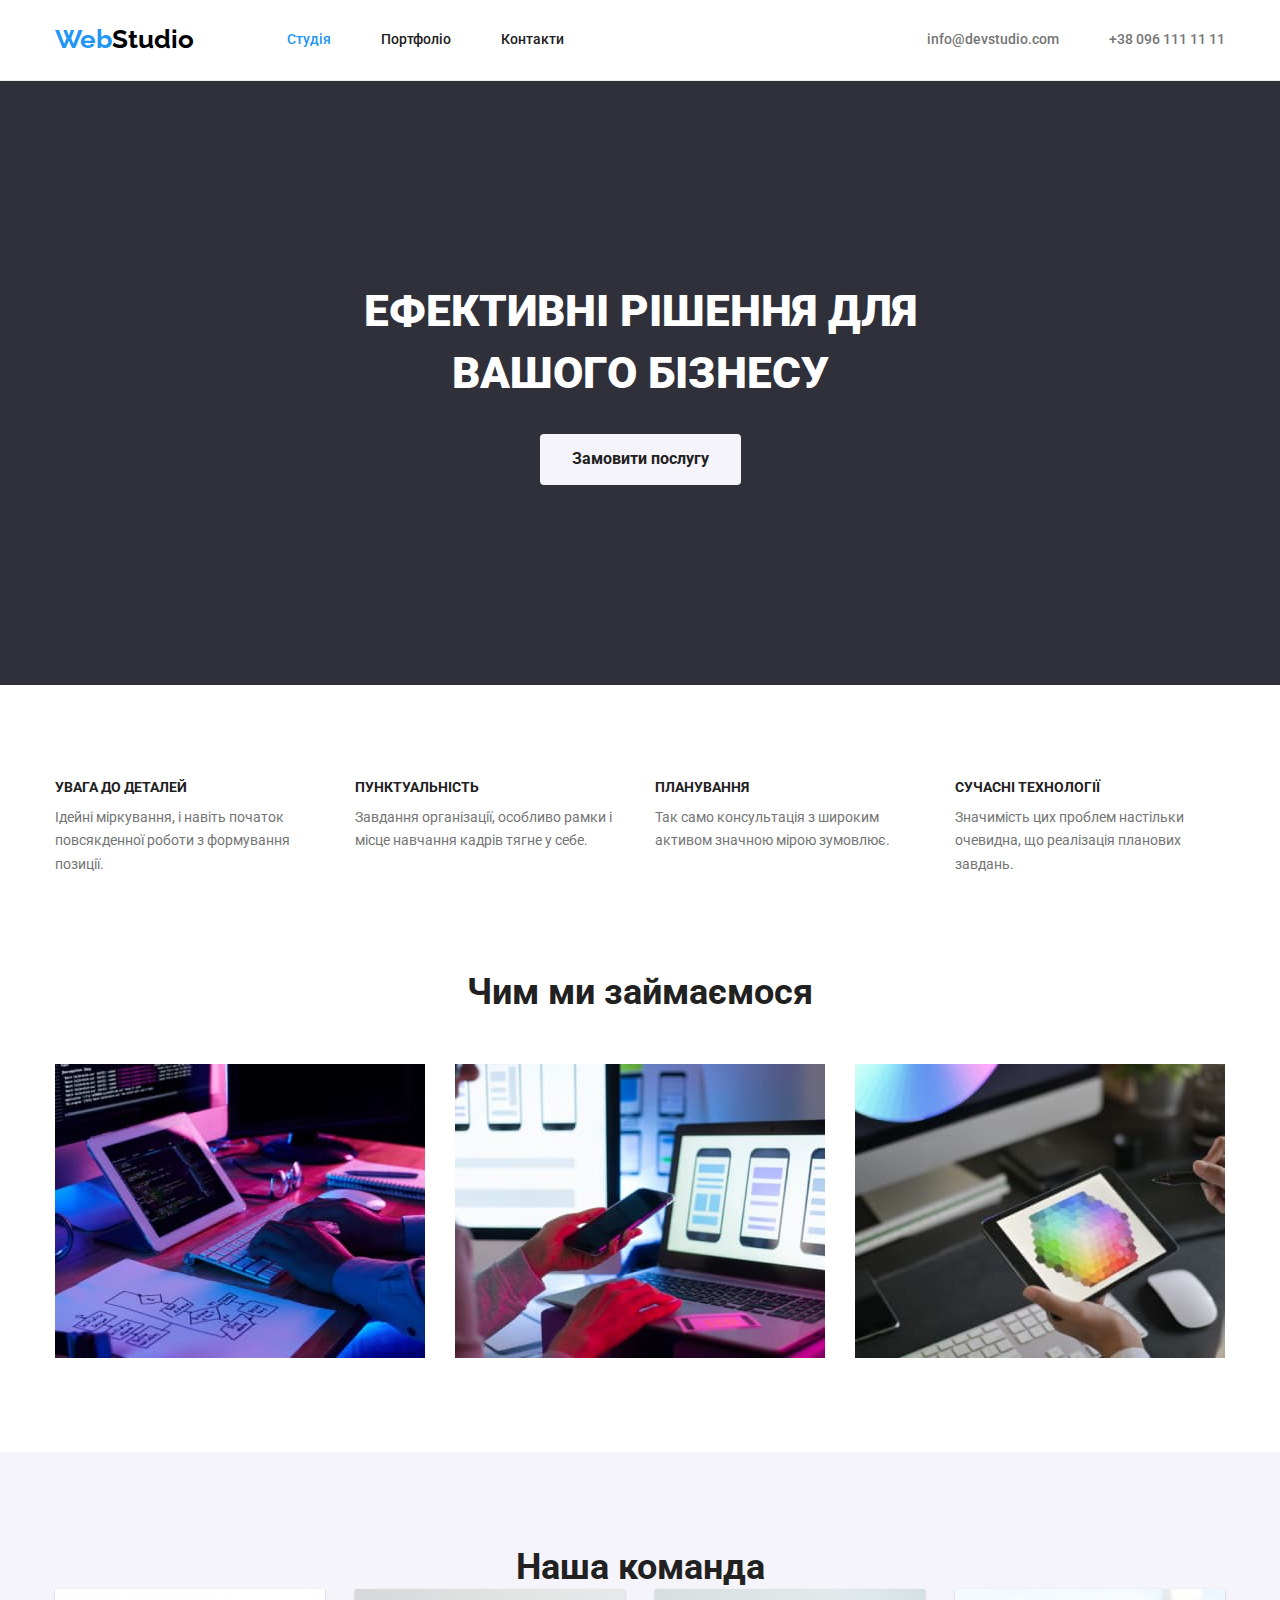
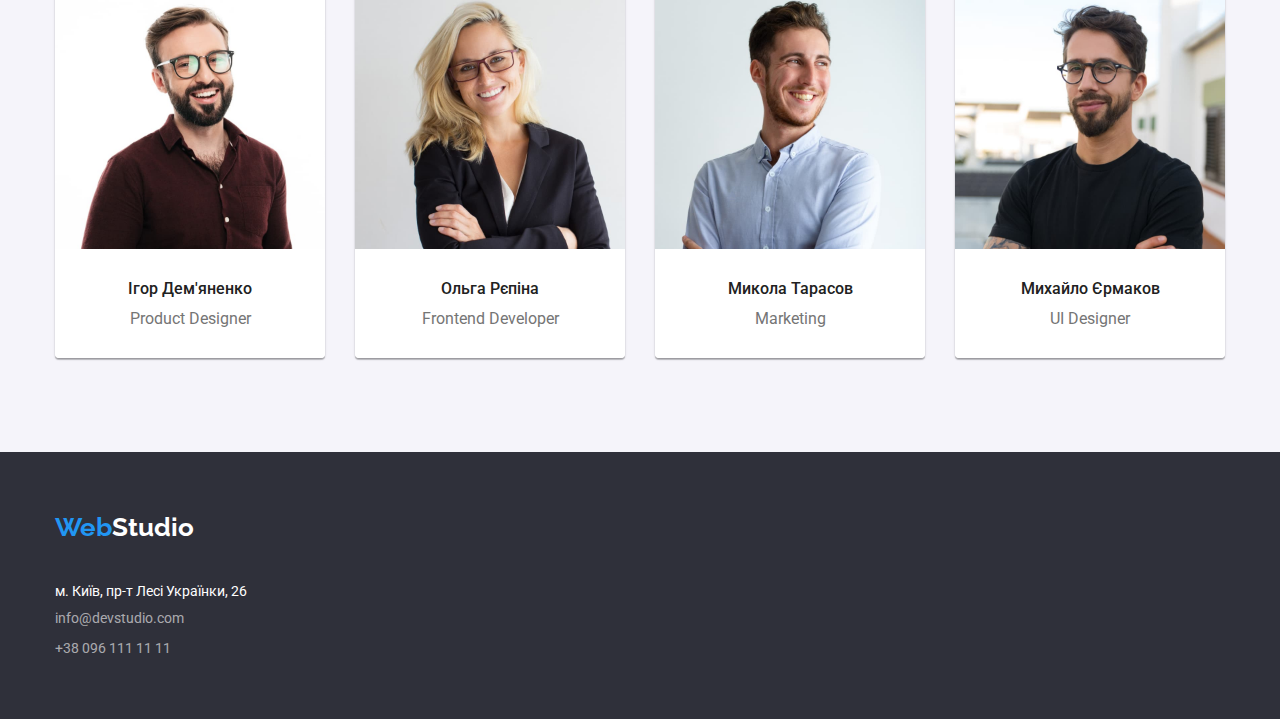
==== commit e12fd6cc: "Adds corrections" ====
--- a/index.html
+++ b/index.html
@@ -42,19 +42,19 @@
             <div class="container">
             <h2 class="visually-hidden" hidden>Переваги</h2>
             <ul class="advantages">
-                <li>
+                <li class="item">
                     <h3 class="advantages-title">УВАГА ДО ДЕТАЛЕЙ</h3>
                     <p class="advantages-text">Ідейні міркування, і навіть початок повсякденної роботи з формування позиції.</p>
                 </li>
-                <li>
+                <li class="item">
                     <h3 class="advantages-title">ПУНКТУАЛЬНІСТЬ</h3>
                     <p class="advantages-text">Завдання організації, особливо рамки і місце навчання кадрів тягне у себе.</p>
                 </li>
-                <li>
+                <li class="item">
                     <h3 class="advantages-title">ПЛАНУВАННЯ</h3>
                     <p class="advantages-text">Так само консультація з широким активом значною мірою зумовлює.</p>
                 </li>
-                <li>
+                <li class="item">
                     <h3 class="advantages-title">СУЧАСНІ ТЕХНОЛОГІЇ</h3>
                     <p class="advantages-text">Значимість цих проблем настільки очевидна, що реалізація планових завдань.</p>
                 </li>
@@ -62,7 +62,7 @@
             </div>
         </section>
         <!--Чим займаємося-->
-        <section class="section">
+        <section class="section-images">
             <div class="container">
             <h2 class="title-images">Чим ми займаємося</h2>
             <ul class="images">
@@ -77,25 +77,33 @@
             <div class="container">
             <h2 class="title-team">Наша команда</h2>
             <ul class="people">
-                <li class="igor">
+                <li class="person">
                     <img class="people-photos" src="./images/img.jpg" alt="Ігор" width="270">
+                    <div class="name-position">
                     <h3 class="team-name">Ігор Дем'яненко</h3>
                     <p lang="en" class="team-position">Product Designer</p>
+                    </div>
                 </li>
-                <li class="olga">
+                <li class="person">
                     <img class="people-photos" src="./images/img1.jpg" alt="Ольга" width="270">
+                    <div class="name-position">
                     <h3 class="team-name">Ольга Рєпіна</h3>
                     <p lang="en" class="team-position">Frontend Developer</p>
+                    </div>
                 </li>
-                <li class="mykola">
+                <li class="person">
                     <img class="people-photos" src="./images/img2.jpg" alt="Микола" width="270">
+                    <div class="name-position">
                     <h3 class="team-name">Микола Тарасов</h3>
                     <p lang="en" class="team-position">Marketing</p>
+                    </div>
                 </li>
-                <li class="myhailo">
+                <li class="person">
                     <img class="people-photos" src="./images/img3.jpg" alt="Михайло" width="270">
+                    <div class="name-position">
                     <h3 class="team-name">Михайло Єрмаков</h3>
                     <p lang="en" class="team-position">UI Designer</p>
+                    </div>
                 </li>
             </ul>
             </div>
@@ -107,8 +115,8 @@
         <address>
             <p class="address">м. Київ, пр-т Лесі Українки, 26</p>
             <ul class="footer-contacts">
-                <li class="mail"><a href="mailto:info@devstudio.com" class="link">info@devstudio.com</a></li>
-                <li class="tel"><a href="telto:+380961111111" class="link">+38 096 111 11 11</a></li>
+                <li class="mail-tel"><a href="mailto:info@devstudio.com" class="link">info@devstudio.com</a></li>
+                <li class="mail-tel"><a href="telto:+380961111111" class="link">+38 096 111 11 11</a></li>
             </ul>
         </address>
         </div>
--- a/css/styles.css
+++ b/css/styles.css
@@ -54,6 +54,8 @@
     border-bottom-width: 1px;
     border-bottom-style: solid;
     border-bottom-color: #ECECEC;
+    padding-top: 24px;
+    padding-bottom: 25px;
 }
 
 /*logo*/
@@ -71,18 +73,10 @@
     color: #000;
 }
 
-.logo-second,
-.logo-first-header {
-    padding-top: 25px;
-    padding-bottom: 25px;
-}
-
 /*site-nav*/
 
 .navigation {
     margin-left: 93px;
-    padding-top: 32px;
-    padding-bottom: 32px;
 }
 
 .site-nav {
@@ -114,8 +108,7 @@
     margin-left: auto;
 }
 
-.header-contacts .link,
-.footer-contacts .link {
+.header-contacts .link {
     color: var(--secondary-text-color);
     font-weight: 500;
     font-size: 14px;
@@ -134,6 +127,8 @@
 .hero {
     background-color: var(--background);
     text-align: center;
+    padding-top: 200px;
+    padding-bottom: 200px;
 }
 
 .hero-title {
@@ -143,7 +138,6 @@
     line-height: 1.4;
     text-align: center;
     text-transform: uppercase;
-    padding-top: 200px;
     margin-bottom: 30px;
 }
 
@@ -158,10 +152,7 @@
     line-height: 1.9;
     border-radius: 4px;
     border: none;
-    padding: 10px 32px;
-    min-width: 216px;
-    margin-bottom: 200px;
-    
+    padding: 10px 32px; 
 }
 
 .hero-button:hover,
@@ -194,10 +185,15 @@
     overflow: hidden;
 }
 
+.item {
+    max-width: 270px;
+}
+
 .advantages-title {
     font-weight: 700;
     font-size: 14px;
     line-height: 1.2;
+    margin-bottom: 10px;
 }
 
 .advantages-text {
@@ -213,6 +209,11 @@
 
 /*===============================================sections Чим ми займаємося + Наша команда=================================================*/
 
+.section-images {
+    padding-bottom: 94px;
+}
+
+
 .title-images {
     font-weight: 700;
     font-size: 36px;
@@ -235,49 +236,32 @@
     font-size: 36px;
     line-height: 1.2;
     text-align: center;
-    margin-bottom: 50px;
 }
 
 .team-name {
     font-weight: 500;
     font-size: 16px;
-    line-height: 1.2;
-    padding-top: 30px;
-    
+    line-height: 1.2;    
+    margin-bottom: 10px;
 }
 
 .team-position {
     color: var(--secondary-text-color);
     line-height: 1.2;
+}
+
+.name-position {
     border-radius: 0px 0px 4px 4px;
-    padding-top: 10px;
+    padding-top: 30px;
     padding-bottom: 30px;
-}
-
-.igor {
+    background-color: #fff;
+}
+
+.person {
     box-shadow: 0px 1px 3px rgba(0, 0, 0, 0.12), 0px 1px 1px rgba(0, 0, 0, 0.14), 0px 2px 1px rgba(0, 0, 0, 0.2);
     border-radius: 0px 0px 4px 4px;
 }
 
-.olga {
-    box-shadow: 0px 1px 3px rgba(0, 0, 0, 0.12), 0px 1px 1px rgba(0, 0, 0, 0.14), 0px 2px 1px rgba(0, 0, 0, 0.2);
-    border-radius: 0px 0px 4px 4px;
-}
-
-.mykola {
-    box-shadow: 0px 1px 3px rgba(0, 0, 0, 0.12), 0px 1px 1px rgba(0, 0, 0, 0.14), 0px 2px 1px rgba(0, 0, 0, 0.2);
-    border-radius: 0px 0px 4px 4px;
-}
-
-.myhailo {
-    box-shadow: 0px 1px 3px rgba(0, 0, 0, 0.12), 0px 1px 1px rgba(0, 0, 0, 0.14), 0px 2px 1px rgba(0, 0, 0, 0.2);
-    border-radius: 0px 0px 4px 4px;
-}
-
-.team-name,
-.team-position {
-    background-color: #fff;
-}
 
 .people {
     display: flex;
@@ -289,36 +273,39 @@
 
 .footer {
     background-color: var(--background);
+    padding-top: 60px;
+    padding-bottom: 60px;
+    
 }
 
 .logo-footer {
     color: var(--button-text);
 }
 
-.footer-container {
-    padding-top: 60px;
+.logo-first,
+.logo-footer {
+    display: inline-block;
+    margin-bottom: 20px;
 }
 
 .address {
     color: var(--button-text);
     font-style: normal;
     font-size: 14px;
-    margin-top: 20px;
     margin-bottom: 9px;
 }
 
-.footer-contacts {
+.footer-contacts .link {
+    color: rgba(255, 255, 255, 0.6);
+    font-size: 14px;
+    line-height: 1.5;
     font-style: normal;
-    color: rgba(255, 255, 255, 0.6);
-}
-
-.mail {
+}
+
+.mail-tel:not(:last-child) {
     margin-bottom: 9px;
 }
 
-.tel {
-    padding-bottom: 60px;
-}
 
 /*========================================================PORTFOLIO PAGE===================================================================*/
 
@@ -333,6 +320,7 @@
     line-height: 1.6;
     padding: 6px 25px;
     border-radius: 4px;
+    border: none;
 }
 
 .filter-button:hover,
@@ -347,7 +335,7 @@
     display: flex;
     justify-content: center;
     column-gap: 8px;
-    padding-bottom: 50px;
+    margin-bottom: 50px;
 }
 
 .work-example {
@@ -364,18 +352,10 @@
     font-weight: 700;
     font-size: 18px;
     line-height: 2;
-    border-left-width: 1px;
-    border-left-style: solid;
-    border-left-color: #EEEEEE;
-    border-right-width: 1px;
-    border-right-style: solid;
-    border-right-color: #EEEEEE;
-    padding: 20px 24px 4px;
-}
-
-.work-description {
-    color: var(--secondary-text-color);
-    line-height: 1.9;
+    margin-bottom: 4px;
+}
+
+.title-description {
     border-bottom-width: 1px;
     border-bottom-style: solid;
     border-bottom-color: #EEEEEE;
@@ -385,7 +365,10 @@
     border-right-width: 1px;
     border-right-style: solid;
     border-right-color: #EEEEEE;
-    padding-left: 24px;
-    padding-right: 24px;
-    padding-bottom: 20px;
-}
+    padding: 20px 24px;
+}
+
+.work-description {
+    color: var(--secondary-text-color);
+    line-height: 1.9;
+}
